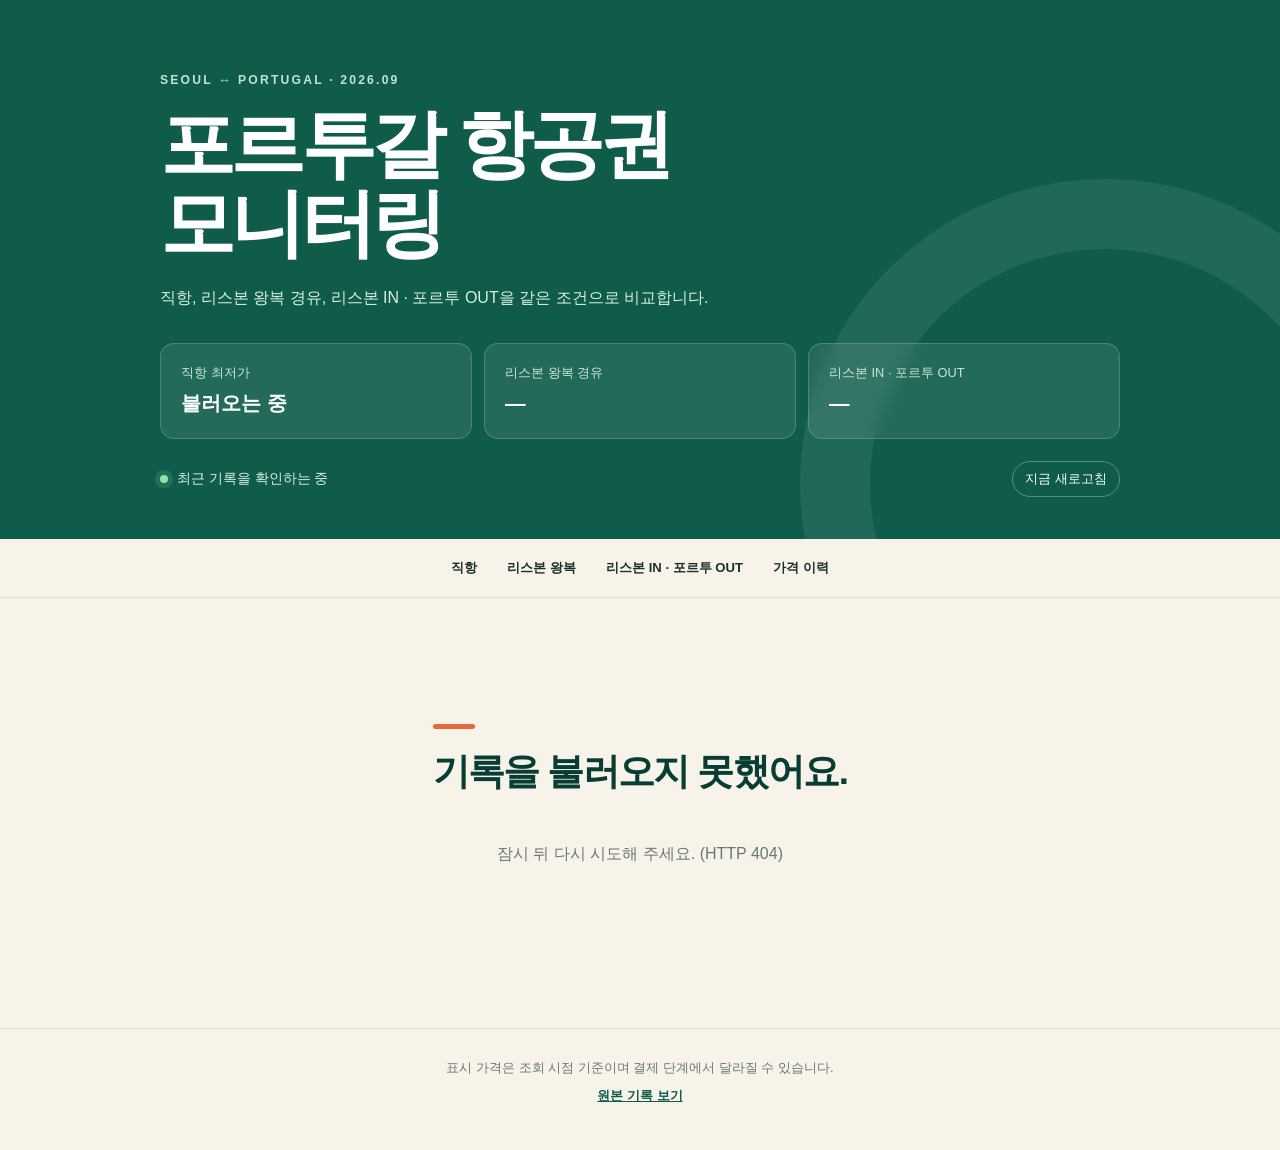
==== portugal/flights/index.html @ 2ed085a5 "Initialize travel itinerary site" ====
<!doctype html>
<html lang="ko">
  <head>
    <meta charset="utf-8" />
    <meta name="viewport" content="width=device-width, initial-scale=1" />
    <meta name="theme-color" content="#0f5c4b" />
    <meta name="description" content="서울-포르투갈 항공권 가격과 조건을 2시간마다 추적하는 대시보드" />
    <title>포르투갈 항공권 모니터링</title>
    <link rel="stylesheet" href="./styles.css" />
  </head>
  <body>
    <header class="hero">
      <div class="hero__inner">
        <p class="eyebrow">SEOUL ↔ PORTUGAL · 2026.09</p>
        <h1>포르투갈 항공권<br />모니터링</h1>
        <p class="hero__copy">직항, 리스본 왕복 경유, 리스본 IN · 포르투 OUT을 같은 조건으로 비교합니다.</p>

        <div class="summary" aria-label="조회 결과 요약">
          <article class="summary__card">
            <span>직항 최저가</span>
            <strong id="direct-price">불러오는 중</strong>
          </article>
          <article class="summary__card">
            <span>리스본 왕복 경유</span>
            <strong id="roundtrip-count">—</strong>
          </article>
          <article class="summary__card">
            <span>리스본 IN · 포르투 OUT</span>
            <strong id="openjaw-count">—</strong>
          </article>
        </div>

        <div class="status-line">
          <span class="status-dot" aria-hidden="true"></span>
          <span id="last-tracked">최근 기록을 확인하는 중</span>
          <button id="refresh" type="button">지금 새로고침</button>
        </div>
      </div>
    </header>

    <nav class="section-nav" aria-label="항공권 종류">
      <a href="#리스본-왕복-직항-최저가-항공권">직항</a>
      <a href="#리스본-왕복-경유-조건-충족-항공권-13개">리스본 왕복</a>
      <a href="#포르투갈-오픈조-조건-충족-항공권-6개">리스본 IN · 포르투 OUT</a>
      <a href="#이전-최저가-이력">가격 이력</a>
    </nav>

    <main id="monitoring-content" class="content" aria-live="polite">
      <div class="loading">
        <span class="loading__mark">P</span>
        <p>최신 항공권 기록을 불러오고 있어요.</p>
      </div>
    </main>

    <footer>
      <p>표시 가격은 조회 시점 기준이며 결제 단계에서 달라질 수 있습니다.</p>
      <a id="source-link" href="../flight_monitoring.md">원본 기록 보기</a>
    </footer>

    <script src="./app.js" defer></script>
  </body>
</html>
---- portugal/flights/styles.css ----
:root {
  --green: #0f5c4b;
  --green-dark: #083d34;
  --mint: #dceee7;
  --cream: #f7f3e9;
  --paper: #fffdf7;
  --ink: #18312b;
  --muted: #667a74;
  --line: #d8e0db;
  --orange: #e26a3b;
  --shadow: 0 12px 36px rgba(12, 63, 53, 0.1);
}

* { box-sizing: border-box; }
html { scroll-behavior: smooth; }
body {
  margin: 0;
  color: var(--ink);
  background: var(--cream);
  font-family: Pretendard, "Noto Sans KR", -apple-system, BlinkMacSystemFont, "Segoe UI", sans-serif;
  line-height: 1.65;
}

a { color: inherit; }
.hero {
  position: relative;
  overflow: hidden;
  color: white;
  background: var(--green);
}
.hero::after {
  content: "";
  position: absolute;
  width: 470px;
  height: 470px;
  right: -130px;
  bottom: -250px;
  border: 70px solid rgba(255, 255, 255, 0.07);
  border-radius: 50%;
}
.hero__inner {
  position: relative;
  z-index: 1;
  width: min(960px, calc(100% - 40px));
  margin: 0 auto;
  padding: 70px 0 42px;
}
.eyebrow {
  margin: 0 0 15px;
  color: #bfe4d7;
  font-size: 0.76rem;
  font-weight: 800;
  letter-spacing: 0.18em;
}
h1 {
  margin: 0;
  font-size: clamp(2.5rem, 7vw, 4.7rem);
  line-height: 1.05;
  letter-spacing: -0.06em;
}
.hero__copy { max-width: 600px; margin: 22px 0 32px; color: #d9eee7; }
.summary { display: grid; grid-template-columns: repeat(3, 1fr); gap: 12px; }
.summary__card {
  padding: 18px 20px;
  border: 1px solid rgba(255, 255, 255, 0.18);
  border-radius: 14px;
  background: rgba(255, 255, 255, 0.09);
  backdrop-filter: blur(8px);
}
.summary__card span { display: block; color: #c9e4dc; font-size: 0.8rem; }
.summary__card strong { display: block; margin-top: 3px; font-size: 1.28rem; }
.status-line { display: flex; align-items: center; gap: 9px; margin-top: 22px; color: #d9eee7; font-size: 0.86rem; }
.status-dot { width: 8px; height: 8px; border-radius: 50%; background: #8ee6a8; box-shadow: 0 0 0 5px rgba(142, 230, 168, 0.14); }
#refresh {
  margin-left: auto;
  padding: 8px 12px;
  color: white;
  border: 1px solid rgba(255,255,255,.3);
  border-radius: 999px;
  background: transparent;
  cursor: pointer;
}
#refresh:hover { background: rgba(255,255,255,.1); }
.section-nav {
  position: sticky;
  z-index: 10;
  top: 0;
  display: flex;
  justify-content: center;
  gap: 6px;
  padding: 10px 16px;
  overflow-x: auto;
  border-bottom: 1px solid var(--line);
  background: rgba(247, 243, 233, 0.94);
  backdrop-filter: blur(12px);
}
.section-nav a { padding: 8px 12px; border-radius: 999px; font-size: .82rem; font-weight: 700; text-decoration: none; white-space: nowrap; }
.section-nav a:hover { color: white; background: var(--green); }
.content { width: min(960px, calc(100% - 40px)); margin: 0 auto; padding: 50px 0 80px; }
.content > h1 { display: none; }
.content h2 { margin: 72px 0 22px; padding-top: 12px; color: var(--green-dark); font-size: clamp(1.55rem, 4vw, 2.3rem); letter-spacing: -.045em; }
.content h2:first-of-type { margin-top: 0; }
.content h2::before { content: ""; display: block; width: 42px; height: 5px; margin-bottom: 13px; border-radius: 9px; background: var(--orange); }
.content h3 {
  margin: 26px 0 0;
  padding: 22px 24px 18px;
  border: 1px solid var(--line);
  border-bottom: 0;
  border-radius: 18px 18px 0 0;
  color: var(--green-dark);
  background: var(--paper);
  font-size: 1.08rem;
  letter-spacing: -.025em;
}
.content h3 + table { border-radius: 0 0 18px 18px; }
.content p { color: var(--muted); }
.content table {
  display: table;
  width: 100%;
  overflow: hidden;
  border-collapse: separate;
  border-spacing: 0;
  border: 1px solid var(--line);
  border-radius: 16px;
  background: var(--paper);
  box-shadow: var(--shadow);
}
.content th, .content td { padding: 13px 18px; border-bottom: 1px solid #e8ece9; text-align: left; vertical-align: top; }
.content tr:last-child th, .content tr:last-child td { border-bottom: 0; }
.content th:first-child, .content td:first-child { width: 142px; color: var(--green); font-size: .84rem; font-weight: 800; }
.content thead { display: none; }
.content strong { color: var(--orange); }
.content td a { display: inline-block; padding: 8px 13px; color: white; border-radius: 9px; background: var(--green); font-weight: 800; text-decoration: none; }
.content td a:hover { background: var(--green-dark); }
.content ul { margin: 12px 0; padding: 18px 22px 18px 42px; border-radius: 14px; background: #ece9df; }
.content code { padding: 2px 5px; border-radius: 5px; background: #e6ece8; font-size: .88em; }
.loading, .error { min-height: 300px; display: grid; place-items: center; align-content: center; text-align: center; }
.loading__mark { display: grid; width: 55px; height: 55px; place-items: center; border-radius: 50%; color: white; background: var(--green); font: 800 1.5rem Georgia, serif; animation: pulse 1.4s infinite; }
@keyframes pulse { 50% { transform: scale(.92); opacity: .75; } }
footer { padding: 28px 20px 44px; color: var(--muted); border-top: 1px solid var(--line); text-align: center; font-size: .82rem; }
footer p { margin: 0 0 6px; }
footer a { color: var(--green); font-weight: 700; }

@media (max-width: 680px) {
  .hero__inner, .content { width: min(100% - 28px, 960px); }
  .hero__inner { padding-top: 48px; }
  .summary { grid-template-columns: 1fr; }
  .summary__card { display: flex; align-items: center; justify-content: space-between; padding: 13px 16px; }
  .summary__card strong { margin: 0; font-size: 1.05rem; }
  .section-nav { justify-content: flex-start; }
  .content { padding-top: 34px; }
  .content h2 { margin-top: 58px; }
  .content h3 { padding: 18px 16px 15px; }
  .content th, .content td { display: block; width: 100% !important; padding: 10px 14px; border-bottom: 0; }
  .content th:first-child, .content td:first-child { padding-bottom: 2px; }
  .content td:last-child { padding-bottom: 13px; border-bottom: 1px solid #e8ece9; }
  .content tr:last-child td:last-child { border-bottom: 0; }
  #refresh { padding: 7px 9px; font-size: .74rem; }
}
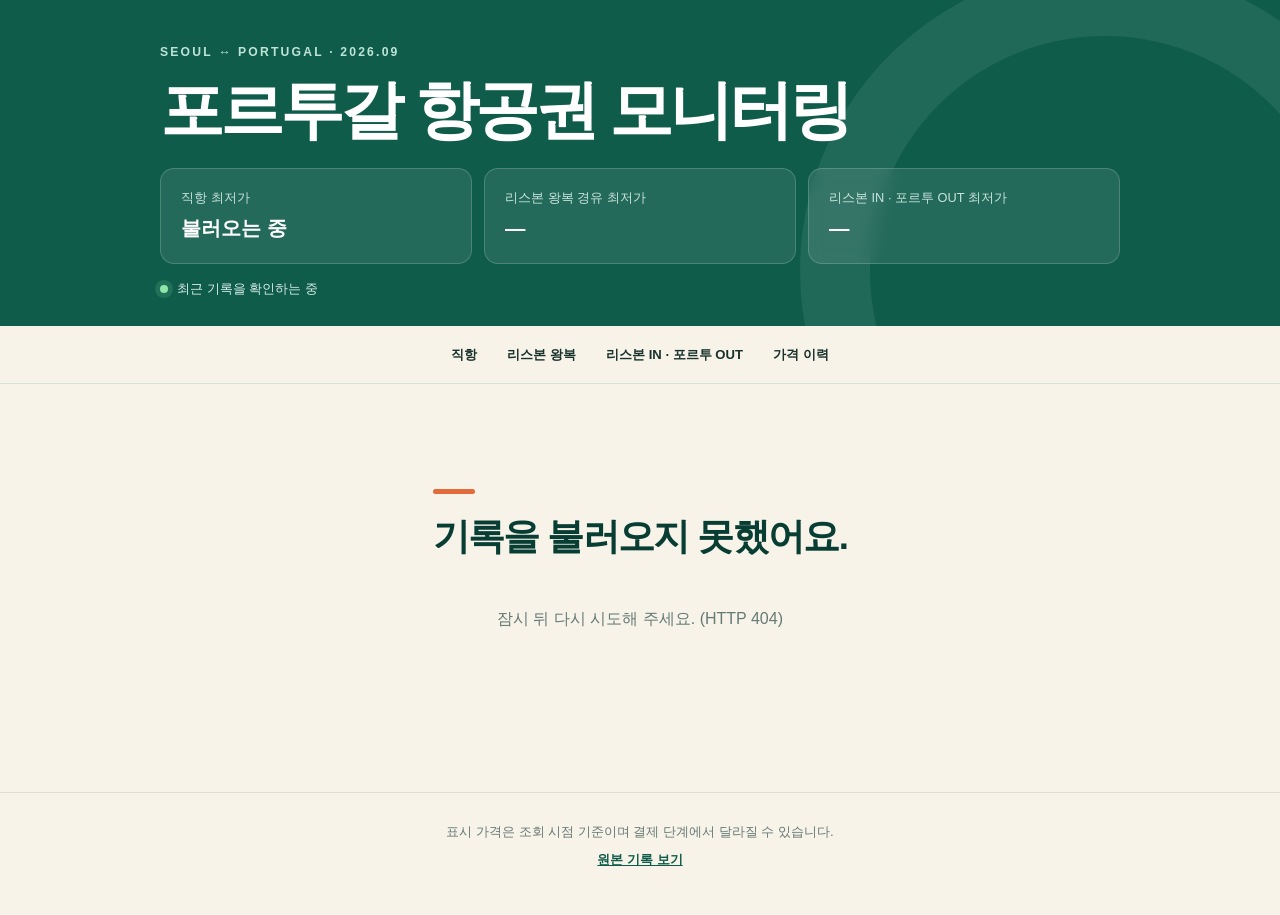
==== commit e9e9538f: "Compact flight dashboard summary" ====
--- a/portugal/flights/index.html
+++ b/portugal/flights/index.html
@@ -6,14 +6,13 @@
     <meta name="theme-color" content="#0f5c4b" />
     <meta name="description" content="서울-포르투갈 항공권 가격과 조건을 2시간마다 추적하는 대시보드" />
     <title>포르투갈 항공권 모니터링</title>
-    <link rel="stylesheet" href="./styles.css" />
+    <link rel="stylesheet" href="./styles.css?v=20260807-4" />
   </head>
   <body>
     <header class="hero">
       <div class="hero__inner">
         <p class="eyebrow">SEOUL ↔ PORTUGAL · 2026.09</p>
-        <h1>포르투갈 항공권<br />모니터링</h1>
-        <p class="hero__copy">직항, 리스본 왕복 경유, 리스본 IN · 포르투 OUT을 같은 조건으로 비교합니다.</p>
+        <h1>포르투갈 항공권 모니터링</h1>
 
         <div class="summary" aria-label="조회 결과 요약">
           <article class="summary__card">
@@ -21,19 +20,18 @@
             <strong id="direct-price">불러오는 중</strong>
           </article>
           <article class="summary__card">
-            <span>리스본 왕복 경유</span>
-            <strong id="roundtrip-count">—</strong>
+            <span>리스본 왕복 경유 최저가</span>
+            <strong id="roundtrip-price">—</strong>
           </article>
           <article class="summary__card">
-            <span>리스본 IN · 포르투 OUT</span>
-            <strong id="openjaw-count">—</strong>
+            <span>리스본 IN · 포르투 OUT 최저가</span>
+            <strong id="openjaw-price">—</strong>
           </article>
         </div>
 
         <div class="status-line">
           <span class="status-dot" aria-hidden="true"></span>
           <span id="last-tracked">최근 기록을 확인하는 중</span>
-          <button id="refresh" type="button">지금 새로고침</button>
         </div>
       </div>
     </header>
@@ -57,6 +55,6 @@
       <a id="source-link" href="../flight_monitoring.md">원본 기록 보기</a>
     </footer>
 
-    <script src="./app.js" defer></script>
+    <script src="./app.js?v=20260807-4" defer></script>
   </body>
 </html>
--- a/portugal/flights/styles.css
+++ b/portugal/flights/styles.css
@@ -43,7 +43,7 @@
   z-index: 1;
   width: min(960px, calc(100% - 40px));
   margin: 0 auto;
-  padding: 70px 0 42px;
+  padding: 42px 0 26px;
 }
 .eyebrow {
   margin: 0 0 15px;
@@ -54,12 +54,12 @@
 }
 h1 {
   margin: 0;
-  font-size: clamp(2.5rem, 7vw, 4.7rem);
+  font-size: clamp(1.7rem, 5.2vw, 4rem);
   line-height: 1.05;
   letter-spacing: -0.06em;
-}
-.hero__copy { max-width: 600px; margin: 22px 0 32px; color: #d9eee7; }
-.summary { display: grid; grid-template-columns: repeat(3, 1fr); gap: 12px; }
+  white-space: nowrap;
+}
+.summary { display: grid; grid-template-columns: repeat(3, 1fr); gap: 12px; margin-top: 24px; }
 .summary__card {
   padding: 18px 20px;
   border: 1px solid rgba(255, 255, 255, 0.18);
@@ -69,18 +69,8 @@
 }
 .summary__card span { display: block; color: #c9e4dc; font-size: 0.8rem; }
 .summary__card strong { display: block; margin-top: 3px; font-size: 1.28rem; }
-.status-line { display: flex; align-items: center; gap: 9px; margin-top: 22px; color: #d9eee7; font-size: 0.86rem; }
+.status-line { display: flex; align-items: center; gap: 9px; margin-top: 14px; color: #d9eee7; font-size: 0.82rem; }
 .status-dot { width: 8px; height: 8px; border-radius: 50%; background: #8ee6a8; box-shadow: 0 0 0 5px rgba(142, 230, 168, 0.14); }
-#refresh {
-  margin-left: auto;
-  padding: 8px 12px;
-  color: white;
-  border: 1px solid rgba(255,255,255,.3);
-  border-radius: 999px;
-  background: transparent;
-  cursor: pointer;
-}
-#refresh:hover { background: rgba(255,255,255,.1); }
 .section-nav {
   position: sticky;
   z-index: 10;
@@ -96,23 +86,11 @@
 }
 .section-nav a { padding: 8px 12px; border-radius: 999px; font-size: .82rem; font-weight: 700; text-decoration: none; white-space: nowrap; }
 .section-nav a:hover { color: white; background: var(--green); }
-.content { width: min(960px, calc(100% - 40px)); margin: 0 auto; padding: 50px 0 80px; }
+.content { width: min(960px, calc(100% - 40px)); margin: 0 auto; padding: 28px 0 80px; }
 .content > h1 { display: none; }
 .content h2 { margin: 72px 0 22px; padding-top: 12px; color: var(--green-dark); font-size: clamp(1.55rem, 4vw, 2.3rem); letter-spacing: -.045em; }
 .content h2:first-of-type { margin-top: 0; }
 .content h2::before { content: ""; display: block; width: 42px; height: 5px; margin-bottom: 13px; border-radius: 9px; background: var(--orange); }
-.content h3 {
-  margin: 26px 0 0;
-  padding: 22px 24px 18px;
-  border: 1px solid var(--line);
-  border-bottom: 0;
-  border-radius: 18px 18px 0 0;
-  color: var(--green-dark);
-  background: var(--paper);
-  font-size: 1.08rem;
-  letter-spacing: -.025em;
-}
-.content h3 + table { border-radius: 0 0 18px 18px; }
 .content p { color: var(--muted); }
 .content table {
   display: table;
@@ -134,6 +112,60 @@
 .content td a:hover { background: var(--green-dark); }
 .content ul { margin: 12px 0; padding: 18px 22px 18px 42px; border-radius: 14px; background: #ece9df; }
 .content code { padding: 2px 5px; border-radius: 5px; background: #e6ece8; font-size: .88em; }
+.flight-card {
+  margin: 14px 0;
+  overflow: hidden;
+  border: 1px solid var(--line);
+  border-radius: 16px;
+  background: var(--paper);
+  box-shadow: 0 6px 22px rgba(12, 63, 53, 0.07);
+}
+.flight-preview {
+  display: grid;
+  grid-template-columns: minmax(180px, 1.15fr) minmax(250px, 1.5fr) minmax(145px, .9fr) minmax(155px, .85fr) 34px;
+  gap: 18px;
+  align-items: center;
+  min-height: 112px;
+  padding: 18px 18px 18px 20px;
+  list-style: none;
+  cursor: pointer;
+}
+.flight-preview::-webkit-details-marker { display: none; }
+.flight-preview:hover { background: #fbf9f1; }
+.flight-airline { display: flex; gap: 11px; align-items: flex-start; min-width: 0; }
+.flight-airline > span:last-child { min-width: 0; }
+.airline-mark {
+  flex: 0 0 auto;
+  display: grid;
+  width: 34px;
+  height: 34px;
+  place-items: center;
+  border-radius: 50%;
+  color: white;
+  background: var(--green);
+  font-size: .72rem;
+  font-weight: 900;
+  letter-spacing: -.03em;
+}
+.flight-airline strong { display: block; color: var(--ink); font-size: .95rem; line-height: 1.38; overflow-wrap: normal; white-space: normal; }
+.flight-airline .airline-name--long { font-size: .78rem; letter-spacing: -.035em; line-height: 1.45; }
+.flight-airline small { display: block; margin-top: 5px; color: var(--muted); font-size: .73rem; line-height: 1.4; }
+.flight-airline em { display: inline-block; margin-right: 6px; padding: 2px 6px; color: white; border-radius: 999px; background: var(--orange); font-size: .65rem; font-style: normal; font-weight: 800; }
+.flight-times, .flight-stops { display: grid; gap: 9px; font-size: .85rem; }
+.flight-times > span, .flight-stops > span { white-space: nowrap; }
+.flight-times b { color: var(--ink); font-size: 1rem; }
+.flight-times i { color: #3682d3; font-size: .72rem; font-style: normal; font-weight: 800; }
+.route-arrow { margin: 0 7px; color: #a8b4af; }
+.flight-stops { padding-left: 18px; border-left: 1px solid var(--line); color: #334e47; }
+.flight-price { text-align: right; }
+.flight-price small { display: block; overflow: hidden; color: var(--muted); font-size: .7rem; text-overflow: ellipsis; white-space: nowrap; }
+.flight-price strong { display: block; margin-top: 3px; color: #e34d35; font-size: 1.05rem; }
+.flight-chevron { position: relative; width: 34px; height: 48px; border-radius: 12px; background: #f1f2ee; }
+.flight-chevron::after { content: ""; position: absolute; top: 18px; left: 12px; width: 8px; height: 8px; border-right: 1.5px solid var(--muted); border-bottom: 1.5px solid var(--muted); transform: rotate(45deg); transition: transform .2s ease; }
+.flight-card[open] .flight-chevron::after { top: 21px; transform: rotate(225deg); }
+.flight-card[open] .flight-preview { border-bottom: 1px solid var(--line); background: #fbf9f1; }
+.flight-expanded { padding: 18px; background: #f5f1e7; }
+.flight-expanded table { margin: 0; box-shadow: none; }
 .loading, .error { min-height: 300px; display: grid; place-items: center; align-content: center; text-align: center; }
 .loading__mark { display: grid; width: 55px; height: 55px; place-items: center; border-radius: 50%; color: white; background: var(--green); font: 800 1.5rem Georgia, serif; animation: pulse 1.4s infinite; }
 @keyframes pulse { 50% { transform: scale(.92); opacity: .75; } }
@@ -143,17 +175,36 @@
 
 @media (max-width: 680px) {
   .hero__inner, .content { width: min(100% - 28px, 960px); }
-  .hero__inner { padding-top: 48px; }
+  .hero__inner { padding: 30px 0 22px; }
   .summary { grid-template-columns: 1fr; }
   .summary__card { display: flex; align-items: center; justify-content: space-between; padding: 13px 16px; }
   .summary__card strong { margin: 0; font-size: 1.05rem; }
   .section-nav { justify-content: flex-start; }
   .content { padding-top: 34px; }
   .content h2 { margin-top: 58px; }
-  .content h3 { padding: 18px 16px 15px; }
+  .flight-preview {
+    grid-template-columns: 1fr auto;
+    grid-template-areas:
+      "airline chevron"
+      "times times"
+      "stops price";
+    gap: 14px 10px;
+    padding: 16px;
+  }
+  .flight-airline { grid-area: airline; }
+  .flight-airline .airline-name--long { font-size: .8rem; }
+  .flight-times { grid-area: times; padding: 13px 0; border-top: 1px solid #e8ece9; border-bottom: 1px solid #e8ece9; }
+  .flight-times > span { display: grid; grid-template-columns: 46px 28px 22px 46px 28px; align-items: center; }
+  .route-arrow { margin: 0; text-align: center; }
+  .flight-stops { grid-area: stops; padding-left: 0; border-left: 0; font-size: .76rem; }
+  .flight-price { grid-area: price; align-self: end; }
+  .flight-price small { max-width: 120px; }
+  .flight-chevron { grid-area: chevron; width: 32px; height: 42px; }
+  .flight-chevron::after { top: 15px; left: 11px; }
+  .flight-card[open] .flight-chevron::after { top: 18px; }
+  .flight-expanded { padding: 10px; }
   .content th, .content td { display: block; width: 100% !important; padding: 10px 14px; border-bottom: 0; }
   .content th:first-child, .content td:first-child { padding-bottom: 2px; }
   .content td:last-child { padding-bottom: 13px; border-bottom: 1px solid #e8ece9; }
   .content tr:last-child td:last-child { border-bottom: 0; }
-  #refresh { padding: 7px 9px; font-size: .74rem; }
-}
+}
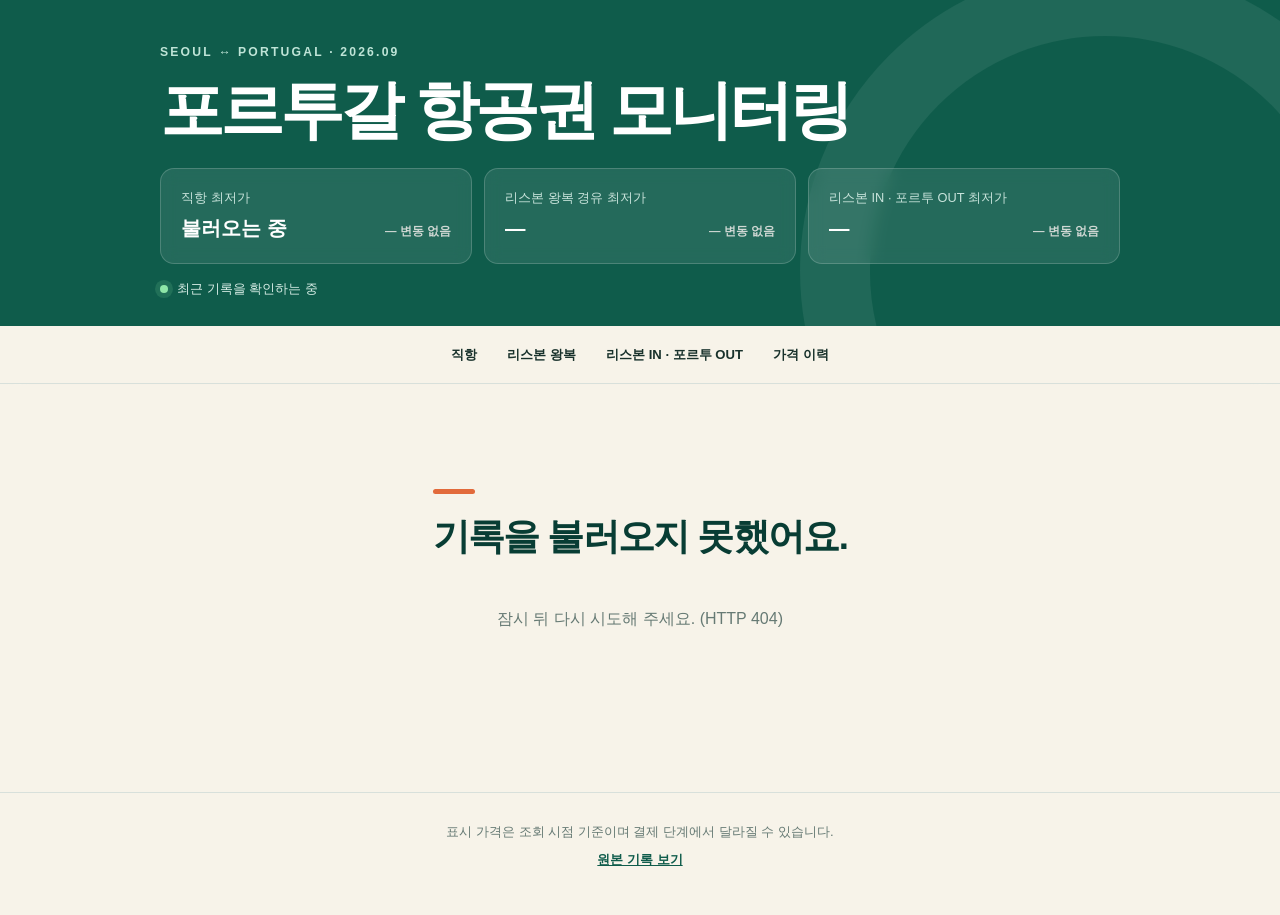
==== commit 758a71a8: "Show flight price changes from previous lows" ====
--- a/portugal/flights/index.html
+++ b/portugal/flights/index.html
@@ -6,7 +6,7 @@
     <meta name="theme-color" content="#0f5c4b" />
     <meta name="description" content="서울-포르투갈 항공권 가격과 조건을 2시간마다 추적하는 대시보드" />
     <title>포르투갈 항공권 모니터링</title>
-    <link rel="stylesheet" href="./styles.css?v=20260807-4" />
+    <link rel="stylesheet" href="./styles.css?v=20260807-5" />
   </head>
   <body>
     <header class="hero">
@@ -17,15 +17,15 @@
         <div class="summary" aria-label="조회 결과 요약">
           <article class="summary__card">
             <span>직항 최저가</span>
-            <strong id="direct-price">불러오는 중</strong>
+            <div class="summary__value"><strong id="direct-price">불러오는 중</strong><small id="direct-trend" class="price-trend price-trend--neutral">— 변동 없음</small></div>
           </article>
           <article class="summary__card">
             <span>리스본 왕복 경유 최저가</span>
-            <strong id="roundtrip-price">—</strong>
+            <div class="summary__value"><strong id="roundtrip-price">—</strong><small id="roundtrip-trend" class="price-trend price-trend--neutral">— 변동 없음</small></div>
           </article>
           <article class="summary__card">
             <span>리스본 IN · 포르투 OUT 최저가</span>
-            <strong id="openjaw-price">—</strong>
+            <div class="summary__value"><strong id="openjaw-price">—</strong><small id="openjaw-trend" class="price-trend price-trend--neutral">— 변동 없음</small></div>
           </article>
         </div>
 
@@ -55,6 +55,6 @@
       <a id="source-link" href="../flight_monitoring.md">원본 기록 보기</a>
     </footer>
 
-    <script src="./app.js?v=20260807-4" defer></script>
+    <script src="./app.js?v=20260807-5" defer></script>
   </body>
 </html>
--- a/portugal/flights/styles.css
+++ b/portugal/flights/styles.css
@@ -68,7 +68,12 @@
   backdrop-filter: blur(8px);
 }
 .summary__card span { display: block; color: #c9e4dc; font-size: 0.8rem; }
-.summary__card strong { display: block; margin-top: 3px; font-size: 1.28rem; }
+.summary__value { display: flex; align-items: baseline; justify-content: space-between; gap: 10px; margin-top: 3px; }
+.summary__card strong { display: block; font-size: 1.28rem; white-space: nowrap; }
+.summary__card .price-trend { display: block; font-size: .72rem; font-weight: 800; white-space: nowrap; }
+.summary__card .price-trend--up { color: #ff8a76; }
+.summary__card .price-trend--down { color: #7ecbff; }
+.summary__card .price-trend--neutral { color: #d0d8d4; }
 .status-line { display: flex; align-items: center; gap: 9px; margin-top: 14px; color: #d9eee7; font-size: 0.82rem; }
 .status-dot { width: 8px; height: 8px; border-radius: 50%; background: #8ee6a8; box-shadow: 0 0 0 5px rgba(142, 230, 168, 0.14); }
 .section-nav {
@@ -179,6 +184,8 @@
   .summary { grid-template-columns: 1fr; }
   .summary__card { display: flex; align-items: center; justify-content: space-between; padding: 13px 16px; }
   .summary__card strong { margin: 0; font-size: 1.05rem; }
+  .summary__value { align-items: flex-end; flex-direction: column; gap: 0; margin: 0; }
+  .summary__card .price-trend { font-size: .65rem; }
   .section-nav { justify-content: flex-start; }
   .content { padding-top: 34px; }
   .content h2 { margin-top: 58px; }
